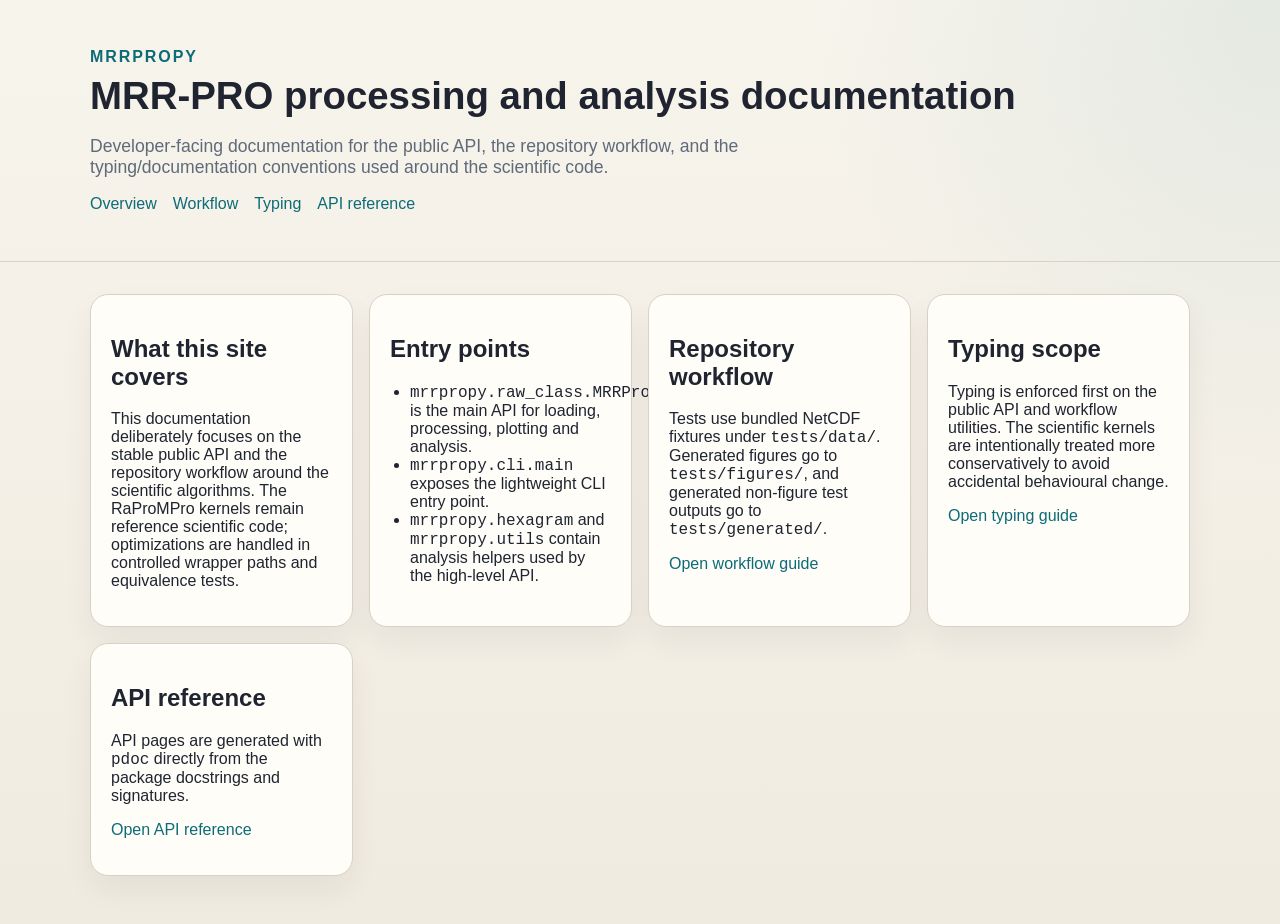
==== docs/index.html @ 9dbbcdda "Huge improvement. Efficiency, organization, documentation, etc" ====
<!DOCTYPE html>
<html lang="en">
<head>
  <meta charset="utf-8">
  <meta name="viewport" content="width=device-width, initial-scale=1">
  <title>mrrpropy documentation</title>
  <link rel="stylesheet" href="assets/site.css">
</head>
<body>
  <header class="site-header">
    <div class="wrap">
      <p class="eyebrow">mrrpropy</p>
      <h1>MRR-PRO processing and analysis documentation</h1>
      <p class="lead">
        Developer-facing documentation for the public API, the repository workflow,
        and the typing/documentation conventions used around the scientific code.
      </p>
      <nav class="nav">
        <a href="index.html">Overview</a>
        <a href="workflow.html">Workflow</a>
        <a href="typing.html">Typing</a>
        <a href="api/mrrpropy.html">API reference</a>
      </nav>
    </div>
  </header>

  <main class="wrap grid">
    <section class="card">
      <h2>What this site covers</h2>
      <p>
        This documentation deliberately focuses on the stable public API and the
        repository workflow around the scientific algorithms. The RaProMPro kernels
        remain reference scientific code; optimizations are handled in controlled
        wrapper paths and equivalence tests.
      </p>
    </section>

    <section class="card">
      <h2>Entry points</h2>
      <ul>
        <li><code>mrrpropy.raw_class.MRRProData</code> is the main API for loading, processing, plotting and analysis.</li>
        <li><code>mrrpropy.cli.main</code> exposes the lightweight CLI entry point.</li>
        <li><code>mrrpropy.hexagram</code> and <code>mrrpropy.utils</code> contain analysis helpers used by the high-level API.</li>
      </ul>
    </section>

    <section class="card">
      <h2>Repository workflow</h2>
      <p>
        Tests use bundled NetCDF fixtures under <code>tests/data/</code>. Generated
        figures go to <code>tests/figures/</code>, and generated non-figure test
        outputs go to <code>tests/generated/</code>.
      </p>
      <p><a href="workflow.html">Open workflow guide</a></p>
    </section>

    <section class="card">
      <h2>Typing scope</h2>
      <p>
        Typing is enforced first on the public API and workflow utilities. The
        scientific kernels are intentionally treated more conservatively to avoid
        accidental behavioural change.
      </p>
      <p><a href="typing.html">Open typing guide</a></p>
    </section>

    <section class="card">
      <h2>API reference</h2>
      <p>
        API pages are generated with <code>pdoc</code> directly from the package
        docstrings and signatures.
      </p>
      <p><a href="api/mrrpropy.html">Open API reference</a></p>
    </section>
  </main>
</body>
</html>
---- docs/assets/site.css ----
:root {
  --bg: #f5f2e9;
  --surface: #fffdf8;
  --ink: #1f2430;
  --muted: #5f6a7a;
  --accent: #0d6b78;
  --border: #d9d1c2;
}

* {
  box-sizing: border-box;
}

body {
  margin: 0;
  font-family: "Segoe UI", "Helvetica Neue", sans-serif;
  color: var(--ink);
  background:
    radial-gradient(circle at top right, rgba(13, 107, 120, 0.08), transparent 30%),
    linear-gradient(180deg, #f7f4ec 0%, #f0ebe0 100%);
}

.wrap {
  width: min(1100px, calc(100% - 2rem));
  margin: 0 auto;
}

.site-header {
  padding: 3rem 0 2rem;
  border-bottom: 1px solid var(--border);
}

.site-header.compact {
  padding: 1.5rem 0 1rem;
}

.eyebrow {
  margin: 0 0 0.5rem;
  text-transform: uppercase;
  letter-spacing: 0.12em;
  color: var(--accent);
  font-weight: 700;
}

h1, h2, h3 {
  line-height: 1.15;
}

h1 {
  margin: 0 0 1rem;
  font-size: clamp(2rem, 3vw, 3.4rem);
}

.lead {
  max-width: 50rem;
  color: var(--muted);
  font-size: 1.1rem;
}

.nav {
  display: flex;
  flex-wrap: wrap;
  gap: 1rem;
  margin-bottom: 1rem;
}

.nav a,
a {
  color: var(--accent);
  text-decoration: none;
}

.nav a:hover,
a:hover {
  text-decoration: underline;
}

.grid {
  display: grid;
  grid-template-columns: repeat(auto-fit, minmax(260px, 1fr));
  gap: 1rem;
  padding: 2rem 0 3rem;
}

.card,
.prose {
  background: var(--surface);
  border: 1px solid var(--border);
  border-radius: 18px;
  box-shadow: 0 14px 30px rgba(31, 36, 48, 0.06);
}

.card {
  padding: 1.25rem;
}

.prose {
  padding: 1.5rem;
  margin: 2rem auto 3rem;
}

code,
pre {
  font-family: "Cascadia Code", "Consolas", monospace;
}

pre {
  overflow-x: auto;
  padding: 1rem;
  border-radius: 12px;
  background: #18212a;
  color: #f5f7fa;
}

ul {
  padding-left: 1.25rem;
}
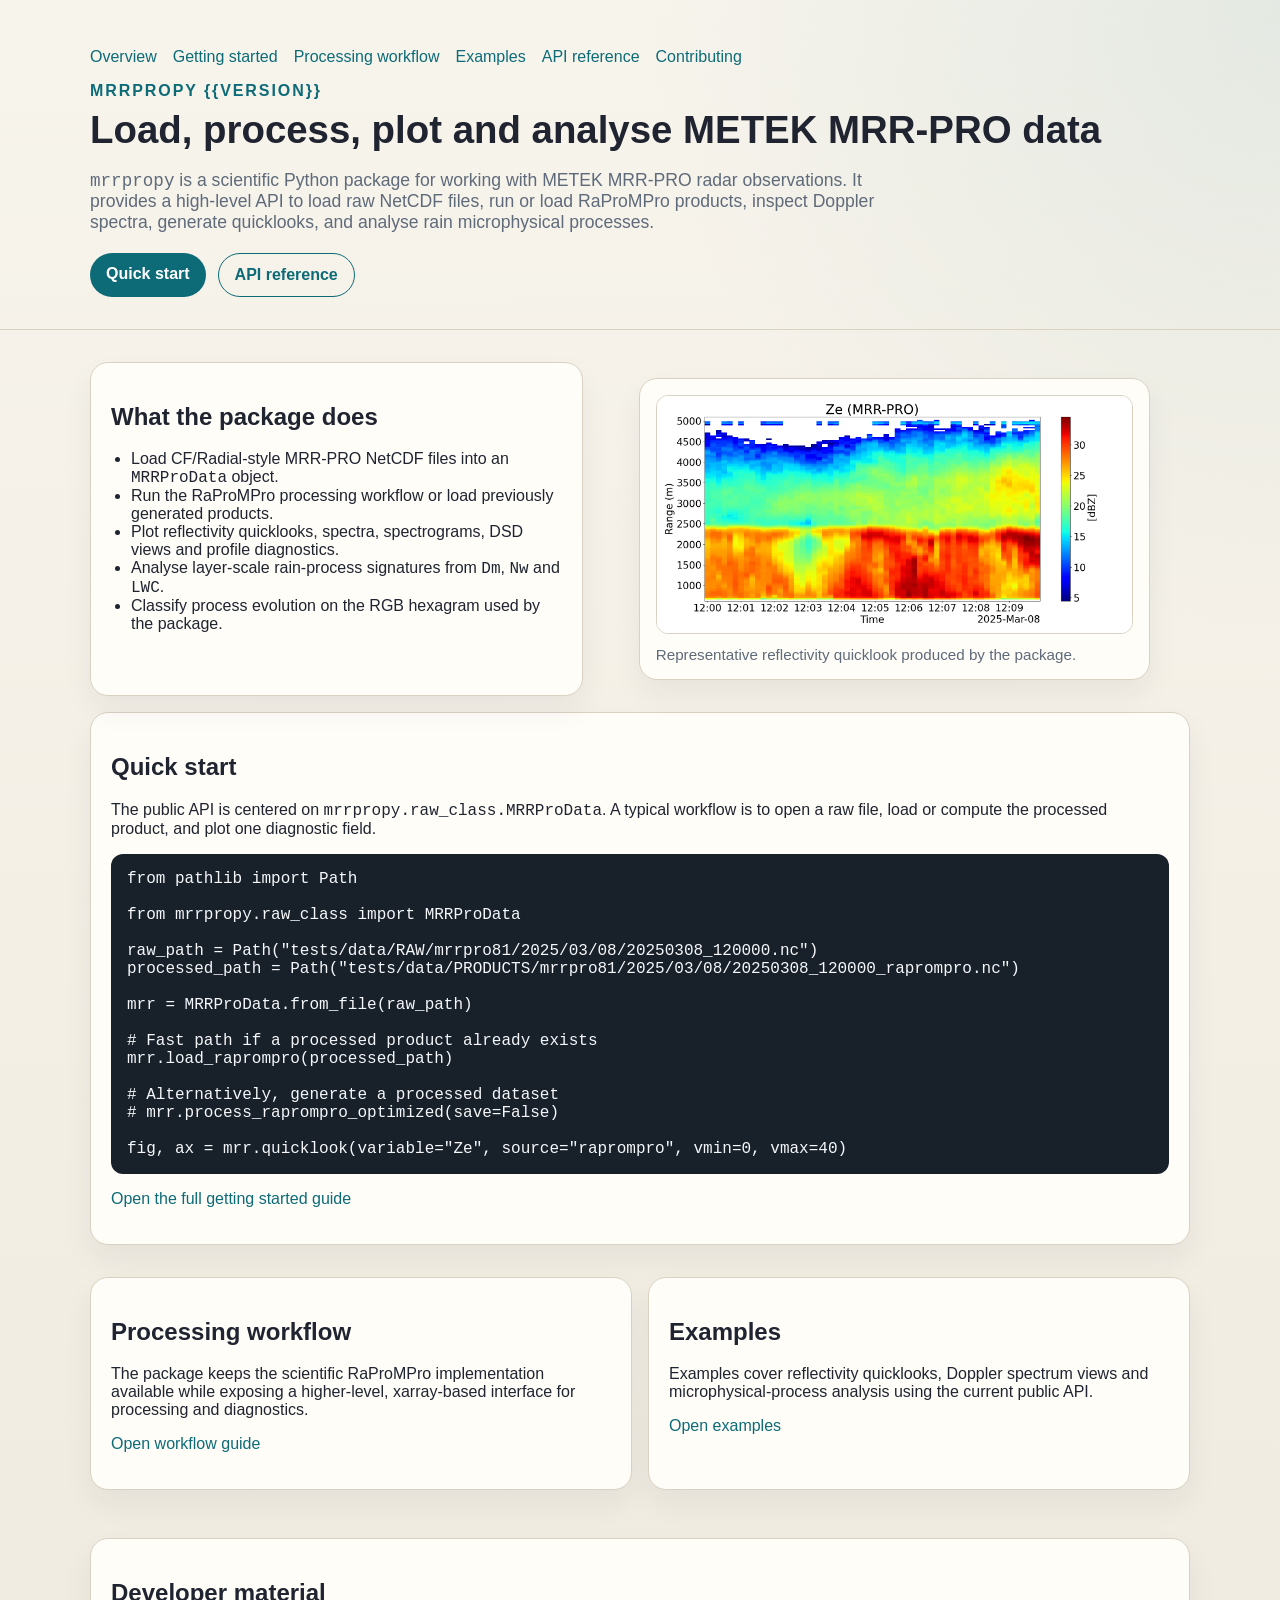
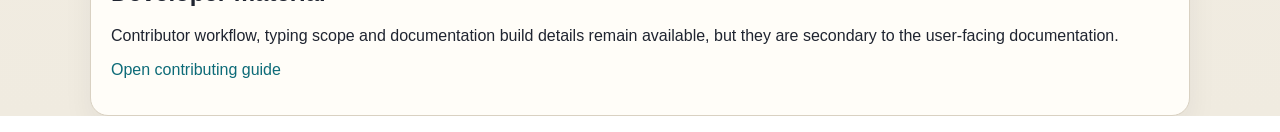
==== commit 74b5d516: "Mejora de la documentación y suweb" ====
--- a/docs/index.html
+++ b/docs/index.html
@@ -3,74 +3,105 @@
 <head>
   <meta charset="utf-8">
   <meta name="viewport" content="width=device-width, initial-scale=1">
-  <title>mrrpropy documentation</title>
+  <title>mrrpropy</title>
   <link rel="stylesheet" href="assets/site.css">
 </head>
 <body>
   <header class="site-header">
     <div class="wrap">
-      <p class="eyebrow">mrrpropy</p>
-      <h1>MRR-PRO processing and analysis documentation</h1>
-      <p class="lead">
-        Developer-facing documentation for the public API, the repository workflow,
-        and the typing/documentation conventions used around the scientific code.
-      </p>
       <nav class="nav">
         <a href="index.html">Overview</a>
-        <a href="workflow.html">Workflow</a>
-        <a href="typing.html">Typing</a>
+        <a href="getting-started.html">Getting started</a>
+        <a href="processing-workflow.html">Processing workflow</a>
+        <a href="examples.html">Examples</a>
         <a href="api/mrrpropy.html">API reference</a>
+        <a href="contributing.html">Contributing</a>
       </nav>
+      <p class="eyebrow">mrrpropy {{VERSION}}</p>
+      <h1>Load, process, plot and analyse METEK MRR-PRO data</h1>
+      <p class="lead">
+        <code>mrrpropy</code> is a scientific Python package for working with
+        METEK MRR-PRO radar observations. It provides a high-level API to load raw
+        NetCDF files, run or load RaProMPro products, inspect Doppler spectra,
+        generate quicklooks, and analyse rain microphysical processes.
+      </p>
+      <div class="cta-row">
+        <a class="button" href="getting-started.html">Quick start</a>
+        <a class="button secondary" href="api/mrrpropy.html">API reference</a>
+      </div>
     </div>
   </header>
 
-  <main class="wrap grid">
-    <section class="card">
-      <h2>What this site covers</h2>
-      <p>
-        This documentation deliberately focuses on the stable public API and the
-        repository workflow around the scientific algorithms. The RaProMPro kernels
-        remain reference scientific code; optimizations are handled in controlled
-        wrapper paths and equivalence tests.
-      </p>
+  <main class="wrap">
+    <section class="hero-grid">
+      <div class="card">
+        <h2>What the package does</h2>
+        <ul>
+          <li>Load CF/Radial-style MRR-PRO NetCDF files into an <code>MRRProData</code> object.</li>
+          <li>Run the RaProMPro processing workflow or load previously generated products.</li>
+          <li>Plot reflectivity quicklooks, spectra, spectrograms, DSD views and profile diagnostics.</li>
+          <li>Analyse layer-scale rain-process signatures from <code>Dm</code>, <code>Nw</code> and <code>LWC</code>.</li>
+          <li>Classify process evolution on the RGB hexagram used by the package.</li>
+        </ul>
+      </div>
+      <figure class="figure-card">
+        <img src="assets/hero_quicklook_ze.png" alt="Quicklook of Ze generated from mrrpropy">
+        <figcaption>Representative reflectivity quicklook produced by the package.</figcaption>
+      </figure>
     </section>
 
     <section class="card">
-      <h2>Entry points</h2>
-      <ul>
-        <li><code>mrrpropy.raw_class.MRRProData</code> is the main API for loading, processing, plotting and analysis.</li>
-        <li><code>mrrpropy.cli.main</code> exposes the lightweight CLI entry point.</li>
-        <li><code>mrrpropy.hexagram</code> and <code>mrrpropy.utils</code> contain analysis helpers used by the high-level API.</li>
-      </ul>
+      <h2>Quick start</h2>
+      <p>
+        The public API is centered on <code>mrrpropy.raw_class.MRRProData</code>.
+        A typical workflow is to open a raw file, load or compute the processed
+        product, and plot one diagnostic field.
+      </p>
+      <pre><code>from pathlib import Path
+
+from mrrpropy.raw_class import MRRProData
+
+raw_path = Path("tests/data/RAW/mrrpro81/2025/03/08/20250308_120000.nc")
+processed_path = Path("tests/data/PRODUCTS/mrrpro81/2025/03/08/20250308_120000_raprompro.nc")
+
+mrr = MRRProData.from_file(raw_path)
+
+# Fast path if a processed product already exists
+mrr.load_raprompro(processed_path)
+
+# Alternatively, generate a processed dataset
+# mrr.process_raprompro_optimized(save=False)
+
+fig, ax = mrr.quicklook(variable="Ze", source="raprompro", vmin=0, vmax=40)</code></pre>
+      <p><a href="getting-started.html">Open the full getting started guide</a></p>
+    </section>
+
+    <section class="grid two-up">
+      <section class="card">
+        <h2>Processing workflow</h2>
+        <p>
+          The package keeps the scientific RaProMPro implementation available while
+          exposing a higher-level, xarray-based interface for processing and diagnostics.
+        </p>
+        <p><a href="processing-workflow.html">Open workflow guide</a></p>
+      </section>
+      <section class="card">
+        <h2>Examples</h2>
+        <p>
+          Examples cover reflectivity quicklooks, Doppler spectrum views and
+          microphysical-process analysis using the current public API.
+        </p>
+        <p><a href="examples.html">Open examples</a></p>
+      </section>
     </section>
 
     <section class="card">
-      <h2>Repository workflow</h2>
+      <h2>Developer material</h2>
       <p>
-        Tests use bundled NetCDF fixtures under <code>tests/data/</code>. Generated
-        figures go to <code>tests/figures/</code>, and generated non-figure test
-        outputs go to <code>tests/generated/</code>.
+        Contributor workflow, typing scope and documentation build details remain
+        available, but they are secondary to the user-facing documentation.
       </p>
-      <p><a href="workflow.html">Open workflow guide</a></p>
-    </section>
-
-    <section class="card">
-      <h2>Typing scope</h2>
-      <p>
-        Typing is enforced first on the public API and workflow utilities. The
-        scientific kernels are intentionally treated more conservatively to avoid
-        accidental behavioural change.
-      </p>
-      <p><a href="typing.html">Open typing guide</a></p>
-    </section>
-
-    <section class="card">
-      <h2>API reference</h2>
-      <p>
-        API pages are generated with <code>pdoc</code> directly from the package
-        docstrings and signatures.
-      </p>
-      <p><a href="api/mrrpropy.html">Open API reference</a></p>
+      <p><a href="contributing.html">Open contributing guide</a></p>
     </section>
   </main>
 </body>
--- a/docs/assets/site.css
+++ b/docs/assets/site.css
@@ -57,6 +57,29 @@
   font-size: 1.1rem;
 }
 
+.cta-row {
+  display: flex;
+  flex-wrap: wrap;
+  gap: 0.75rem;
+  margin-top: 1.25rem;
+}
+
+.button {
+  display: inline-block;
+  padding: 0.75rem 1rem;
+  border-radius: 999px;
+  background: var(--accent);
+  color: white;
+  text-decoration: none;
+  font-weight: 600;
+}
+
+.button.secondary {
+  background: transparent;
+  color: var(--accent);
+  border: 1px solid var(--accent);
+}
+
 .nav {
   display: flex;
   flex-wrap: wrap;
@@ -82,8 +105,20 @@
   padding: 2rem 0 3rem;
 }
 
+.two-up {
+  grid-template-columns: repeat(auto-fit, minmax(320px, 1fr));
+}
+
+.hero-grid {
+  display: grid;
+  grid-template-columns: minmax(280px, 1fr) minmax(320px, 1.2fr);
+  gap: 1rem;
+  padding: 2rem 0 1rem;
+}
+
 .card,
-.prose {
+.prose,
+.figure-card {
   background: var(--surface);
   border: 1px solid var(--border);
   border-radius: 18px;
@@ -92,6 +127,24 @@
 
 .card {
   padding: 1.25rem;
+}
+
+.figure-card {
+  padding: 1rem;
+}
+
+.figure-card img {
+  display: block;
+  width: 100%;
+  height: auto;
+  border-radius: 12px;
+  border: 1px solid var(--border);
+}
+
+.figure-card figcaption {
+  margin-top: 0.75rem;
+  color: var(--muted);
+  font-size: 0.95rem;
 }
 
 .prose {
@@ -115,3 +168,13 @@
 ul {
   padding-left: 1.25rem;
 }
+
+ol {
+  padding-left: 1.25rem;
+}
+
+@media (max-width: 850px) {
+  .hero-grid {
+    grid-template-columns: 1fr;
+  }
+}
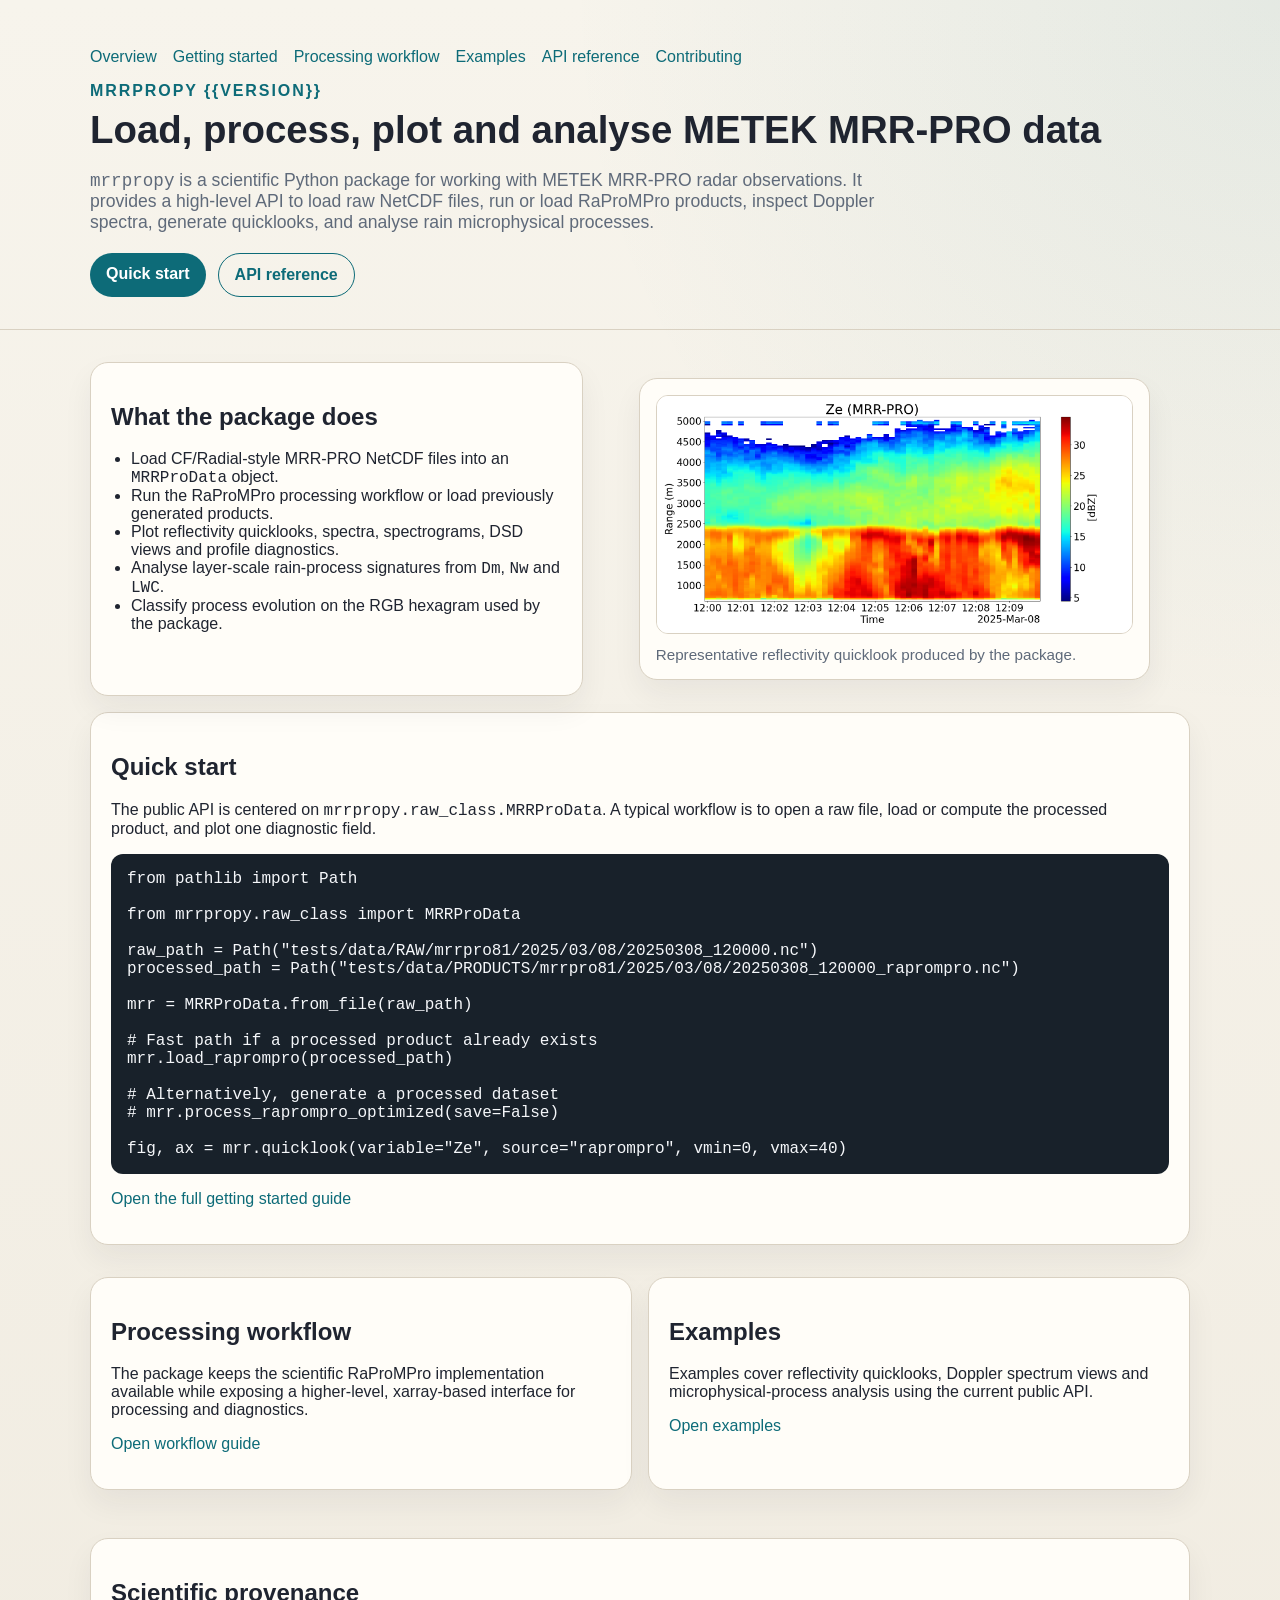
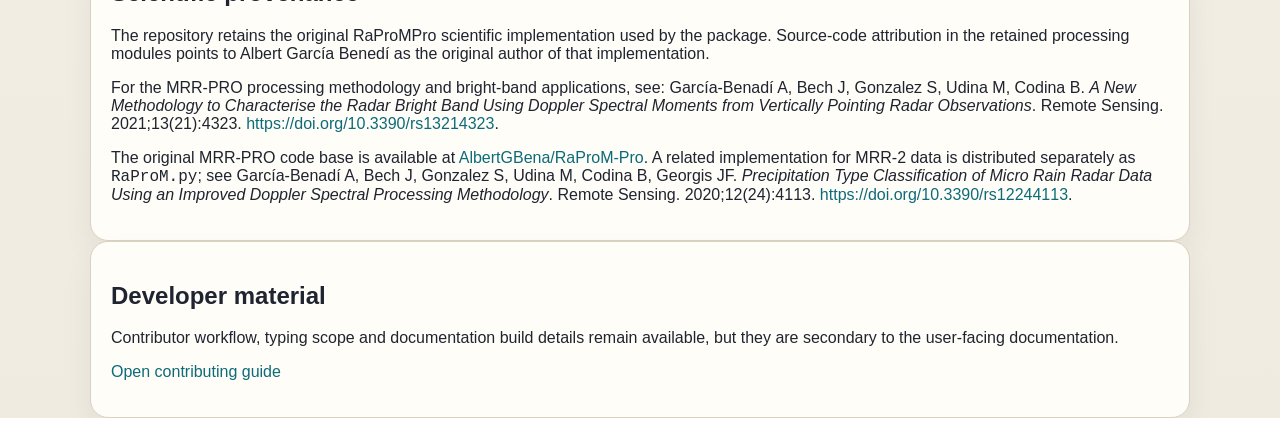
==== commit ca73a174: "Reference to García-Benedí included." ====
--- a/docs/index.html
+++ b/docs/index.html
@@ -96,6 +96,33 @@
     </section>
 
     <section class="card">
+      <h2>Scientific provenance</h2>
+      <p>
+        The repository retains the original RaProMPro scientific implementation used
+        by the package. Source-code attribution in the retained processing modules
+        points to Albert García Benedí as the original author of that implementation.
+      </p>
+      <p>
+        For the MRR-PRO processing methodology and bright-band applications, see:
+        García-Benadí A, Bech J, Gonzalez S, Udina M, Codina B. <em>A New
+        Methodology to Characterise the Radar Bright Band Using Doppler Spectral
+        Moments from Vertically Pointing Radar Observations</em>. Remote Sensing.
+        2021;13(21):4323.
+        <a href="https://doi.org/10.3390/rs13214323">https://doi.org/10.3390/rs13214323</a>.
+      </p>
+      <p>
+        The original MRR-PRO code base is available at
+        <a href="https://github.com/AlbertGBena/RaProM-Pro">AlbertGBena/RaProM-Pro</a>.
+        A related implementation for MRR-2 data is distributed separately as
+        <code>RaProM.py</code>; see García-Benadí A, Bech J, Gonzalez S, Udina M,
+        Codina B, Georgis JF. <em>Precipitation Type Classification of Micro Rain
+        Radar Data Using an Improved Doppler Spectral Processing Methodology</em>.
+        Remote Sensing. 2020;12(24):4113.
+        <a href="https://doi.org/10.3390/rs12244113">https://doi.org/10.3390/rs12244113</a>.
+      </p>
+    </section>
+
+    <section class="card">
       <h2>Developer material</h2>
       <p>
         Contributor workflow, typing scope and documentation build details remain
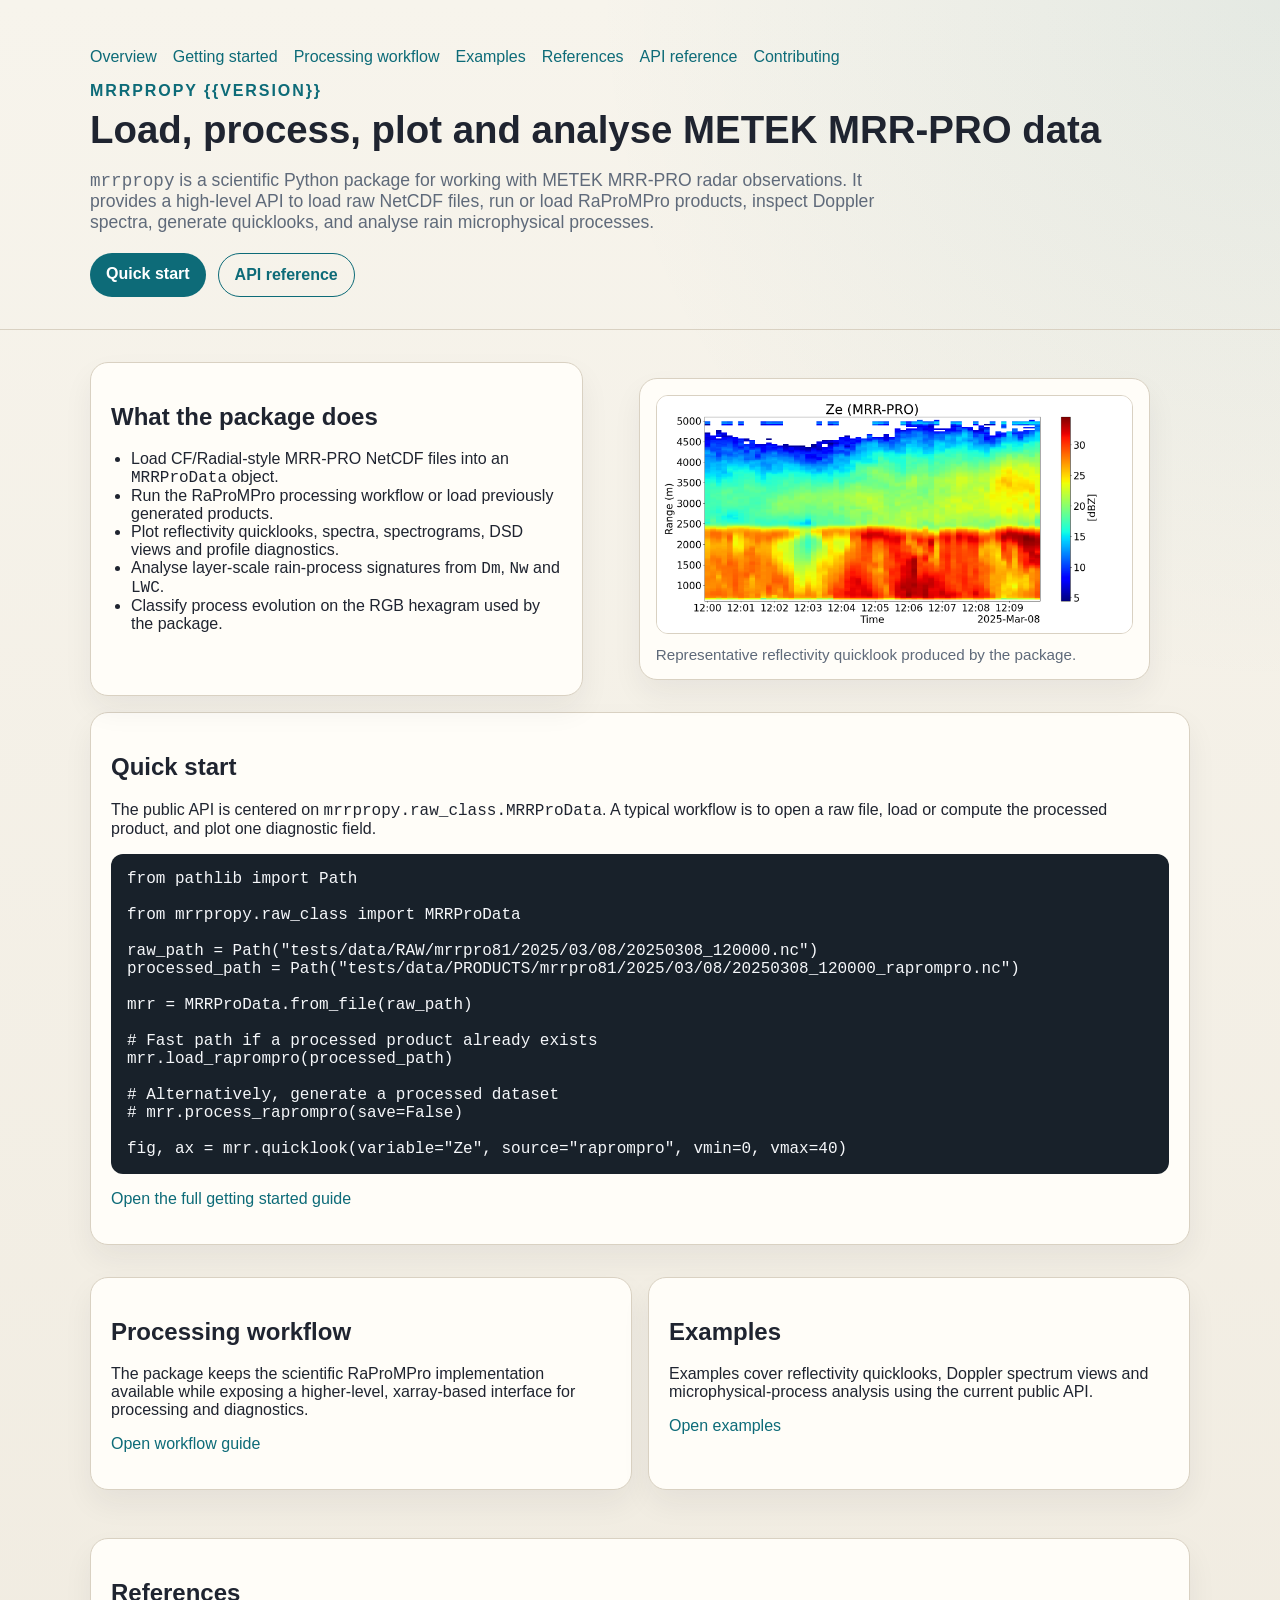
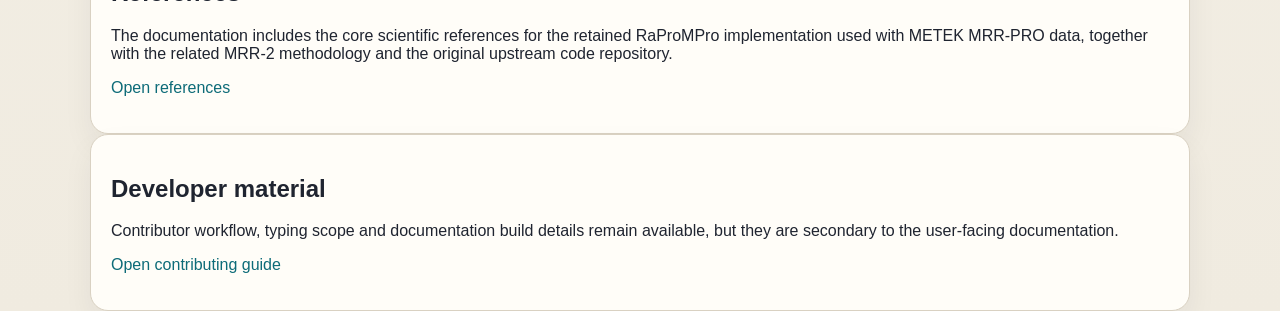
==== commit 10111eac: "Óptimized version as default. Original code remains in branch 'legacy-raprompro-reference'" ====
--- a/docs/index.html
+++ b/docs/index.html
@@ -14,6 +14,7 @@
         <a href="getting-started.html">Getting started</a>
         <a href="processing-workflow.html">Processing workflow</a>
         <a href="examples.html">Examples</a>
+        <a href="references.html">References</a>
         <a href="api/mrrpropy.html">API reference</a>
         <a href="contributing.html">Contributing</a>
       </nav>
@@ -70,7 +71,7 @@
 mrr.load_raprompro(processed_path)
 
 # Alternatively, generate a processed dataset
-# mrr.process_raprompro_optimized(save=False)
+# mrr.process_raprompro(save=False)
 
 fig, ax = mrr.quicklook(variable="Ze", source="raprompro", vmin=0, vmax=40)</code></pre>
       <p><a href="getting-started.html">Open the full getting started guide</a></p>
@@ -96,30 +97,13 @@
     </section>
 
     <section class="card">
-      <h2>Scientific provenance</h2>
+      <h2>References</h2>
       <p>
-        The repository retains the original RaProMPro scientific implementation used
-        by the package. Source-code attribution in the retained processing modules
-        points to Albert García Benedí as the original author of that implementation.
+        The documentation includes the core scientific references for the retained
+        RaProMPro implementation used with METEK MRR-PRO data, together with the
+        related MRR-2 methodology and the original upstream code repository.
       </p>
-      <p>
-        For the MRR-PRO processing methodology and bright-band applications, see:
-        García-Benadí A, Bech J, Gonzalez S, Udina M, Codina B. <em>A New
-        Methodology to Characterise the Radar Bright Band Using Doppler Spectral
-        Moments from Vertically Pointing Radar Observations</em>. Remote Sensing.
-        2021;13(21):4323.
-        <a href="https://doi.org/10.3390/rs13214323">https://doi.org/10.3390/rs13214323</a>.
-      </p>
-      <p>
-        The original MRR-PRO code base is available at
-        <a href="https://github.com/AlbertGBena/RaProM-Pro">AlbertGBena/RaProM-Pro</a>.
-        A related implementation for MRR-2 data is distributed separately as
-        <code>RaProM.py</code>; see García-Benadí A, Bech J, Gonzalez S, Udina M,
-        Codina B, Georgis JF. <em>Precipitation Type Classification of Micro Rain
-        Radar Data Using an Improved Doppler Spectral Processing Methodology</em>.
-        Remote Sensing. 2020;12(24):4113.
-        <a href="https://doi.org/10.3390/rs12244113">https://doi.org/10.3390/rs12244113</a>.
-      </p>
+      <p><a href="references.html">Open references</a></p>
     </section>
 
     <section class="card">
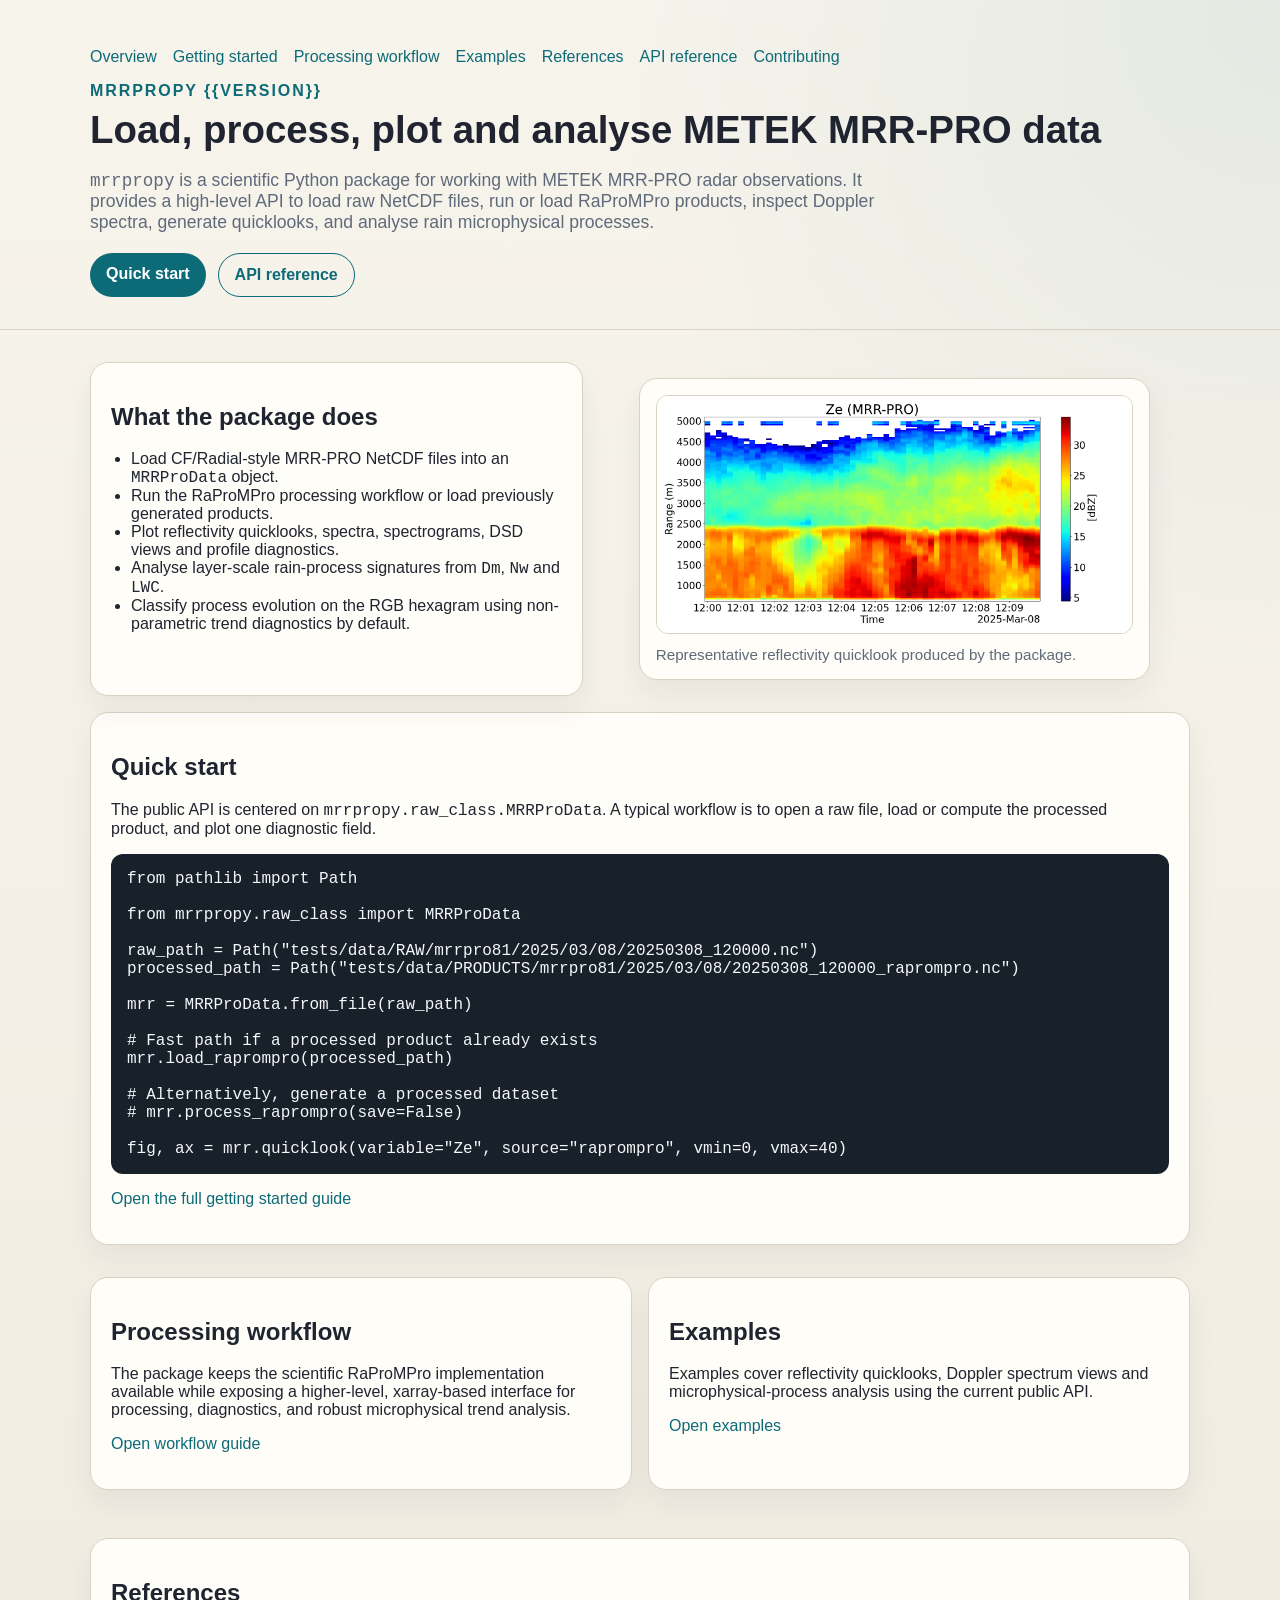
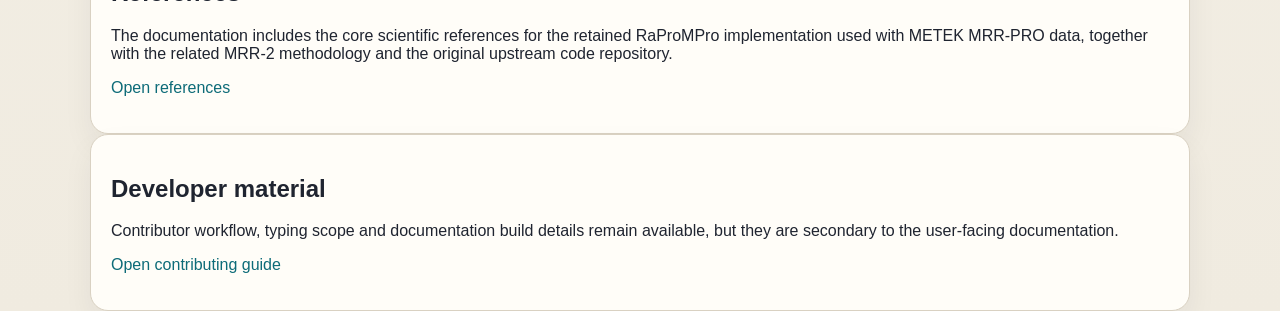
==== commit 06dcc502: "docs: refresh public docs and release workflow" ====
--- a/docs/index.html
+++ b/docs/index.html
@@ -41,8 +41,8 @@
           <li>Load CF/Radial-style MRR-PRO NetCDF files into an <code>MRRProData</code> object.</li>
           <li>Run the RaProMPro processing workflow or load previously generated products.</li>
           <li>Plot reflectivity quicklooks, spectra, spectrograms, DSD views and profile diagnostics.</li>
-          <li>Analyse layer-scale rain-process signatures from <code>Dm</code>, <code>Nw</code> and <code>LWC</code>.</li>
-          <li>Classify process evolution on the RGB hexagram used by the package.</li>
+        <li>Analyse layer-scale rain-process signatures from <code>Dm</code>, <code>Nw</code> and <code>LWC</code>.</li>
+        <li>Classify process evolution on the RGB hexagram using non-parametric trend diagnostics by default.</li>
         </ul>
       </div>
       <figure class="figure-card">
@@ -82,7 +82,8 @@
         <h2>Processing workflow</h2>
         <p>
           The package keeps the scientific RaProMPro implementation available while
-          exposing a higher-level, xarray-based interface for processing and diagnostics.
+          exposing a higher-level, xarray-based interface for processing, diagnostics,
+          and robust microphysical trend analysis.
         </p>
         <p><a href="processing-workflow.html">Open workflow guide</a></p>
       </section>
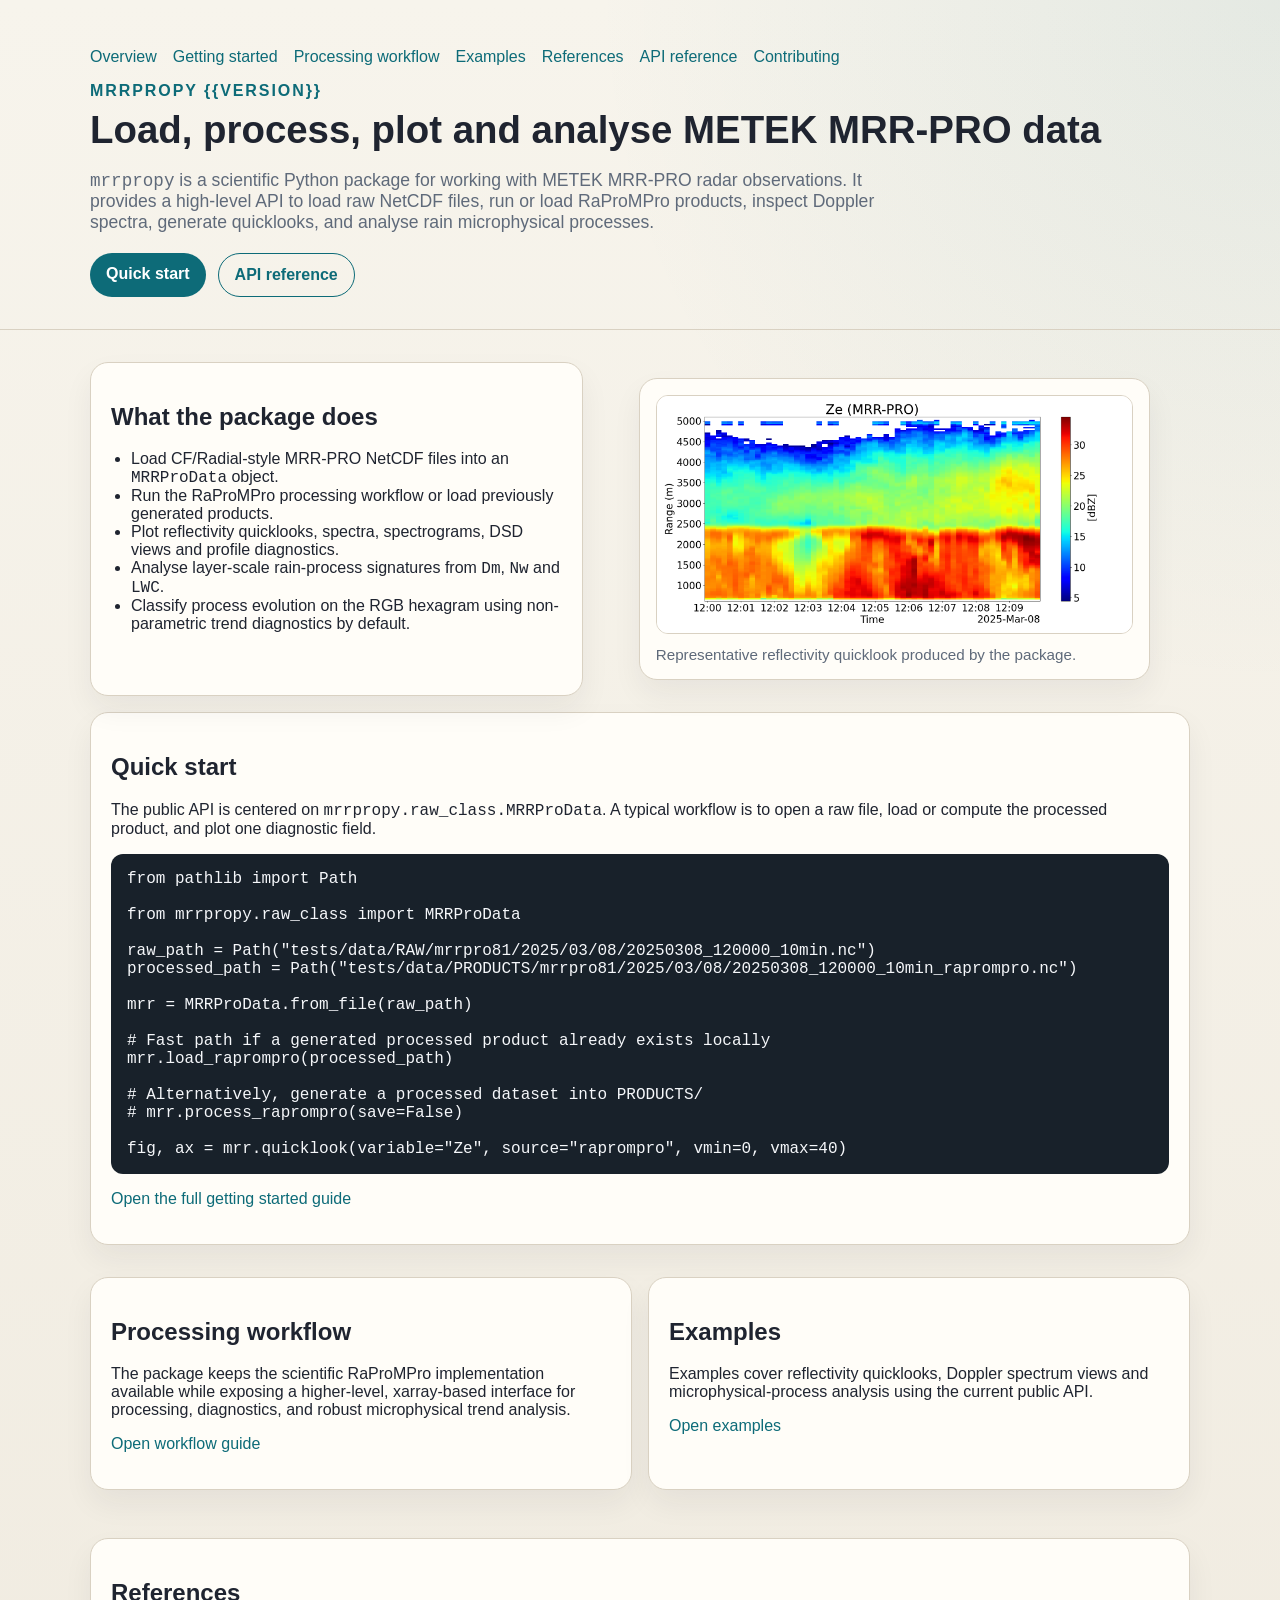
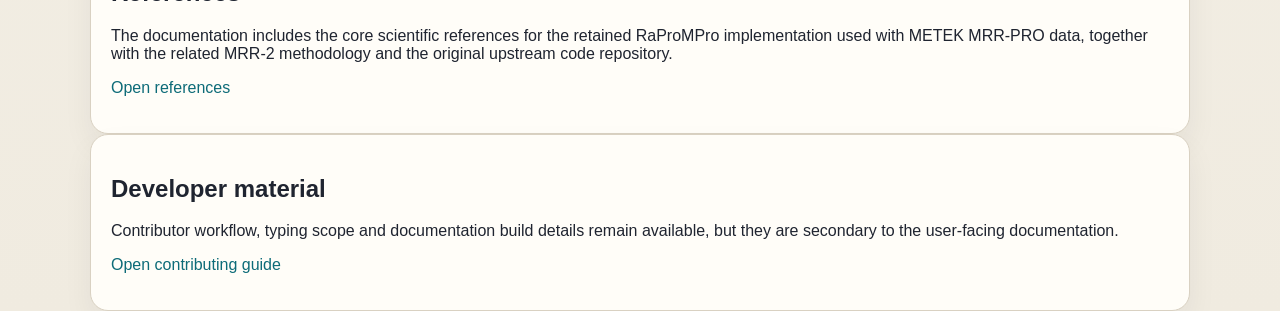
==== commit b02fd7fd: "test: minimize fixtures and generate products on demand" ====
--- a/docs/index.html
+++ b/docs/index.html
@@ -62,15 +62,15 @@
 
 from mrrpropy.raw_class import MRRProData
 
-raw_path = Path("tests/data/RAW/mrrpro81/2025/03/08/20250308_120000.nc")
-processed_path = Path("tests/data/PRODUCTS/mrrpro81/2025/03/08/20250308_120000_raprompro.nc")
+raw_path = Path("tests/data/RAW/mrrpro81/2025/03/08/20250308_120000_10min.nc")
+processed_path = Path("tests/data/PRODUCTS/mrrpro81/2025/03/08/20250308_120000_10min_raprompro.nc")
 
 mrr = MRRProData.from_file(raw_path)
 
-# Fast path if a processed product already exists
+# Fast path if a generated processed product already exists locally
 mrr.load_raprompro(processed_path)
 
-# Alternatively, generate a processed dataset
+# Alternatively, generate a processed dataset into PRODUCTS/
 # mrr.process_raprompro(save=False)
 
 fig, ax = mrr.quicklook(variable="Ze", source="raprompro", vmin=0, vmax=40)</code></pre>
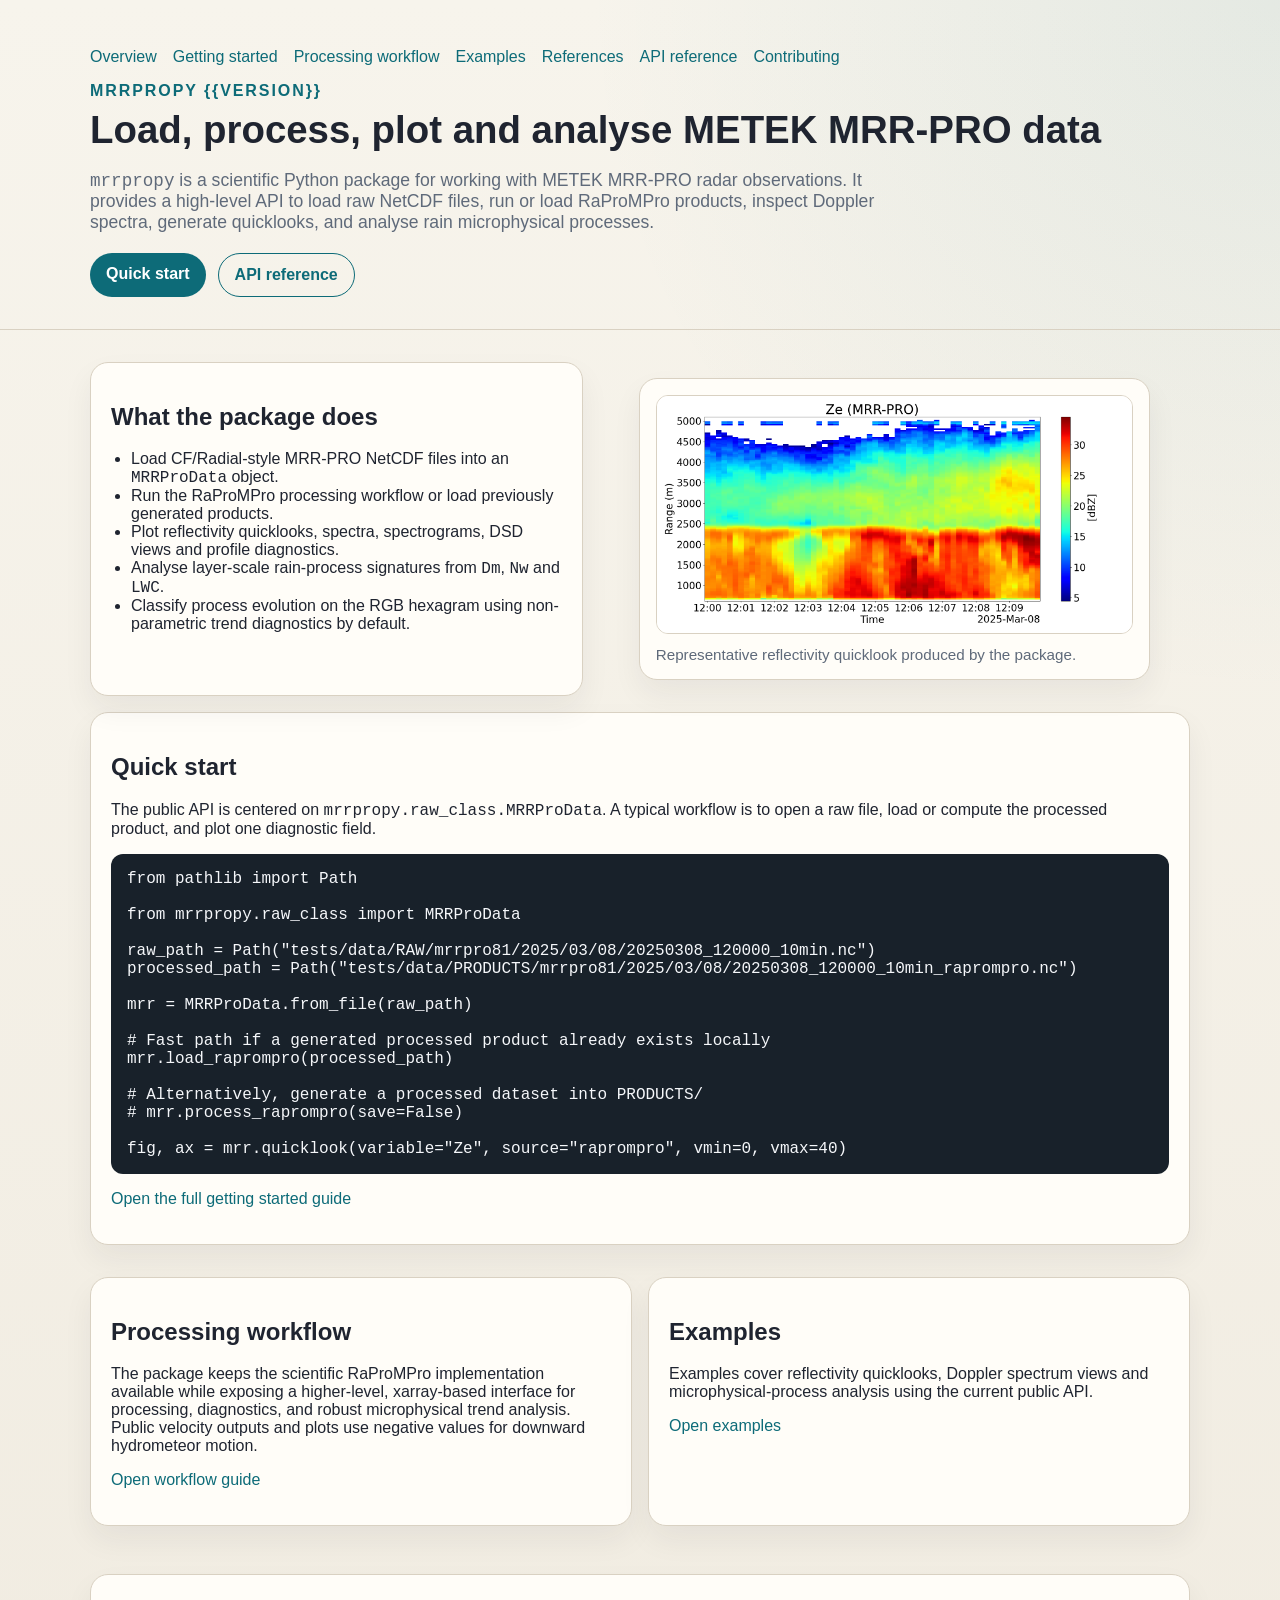
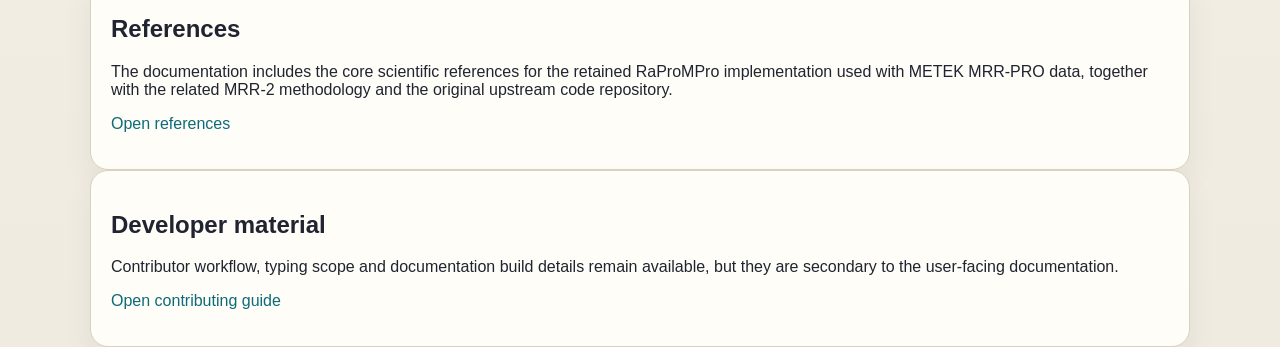
==== commit 1f8f666d: "Expose negative-downward velocity convention" ====
--- a/docs/index.html
+++ b/docs/index.html
@@ -83,7 +83,8 @@
         <p>
           The package keeps the scientific RaProMPro implementation available while
           exposing a higher-level, xarray-based interface for processing, diagnostics,
-          and robust microphysical trend analysis.
+          and robust microphysical trend analysis. Public velocity outputs and plots
+          use negative values for downward hydrometeor motion.
         </p>
         <p><a href="processing-workflow.html">Open workflow guide</a></p>
       </section>
--- a/docs/assets/site.css
+++ b/docs/assets/site.css
@@ -147,6 +147,100 @@
   font-size: 0.95rem;
 }
 
+.plot-tabs > input {
+  position: absolute;
+  opacity: 0;
+  pointer-events: none;
+}
+
+.tab-list {
+  display: flex;
+  flex-wrap: wrap;
+  gap: 0.5rem;
+  margin: 1.5rem 0 1rem;
+  border-bottom: 1px solid var(--border);
+}
+
+.tab-list label {
+  display: inline-flex;
+  align-items: center;
+  min-height: 2.5rem;
+  padding: 0.65rem 0.9rem;
+  border: 1px solid var(--border);
+  border-bottom: 0;
+  border-radius: 10px 10px 0 0;
+  color: var(--accent);
+  background: #f8f5ed;
+  cursor: pointer;
+  font-weight: 700;
+}
+
+.tab-panel {
+  display: none;
+}
+
+#tab-raw:checked ~ .tab-list label[for="tab-raw"],
+#tab-processed:checked ~ .tab-list label[for="tab-processed"],
+#tab-processes:checked ~ .tab-list label[for="tab-processes"],
+#tab-column:checked ~ .tab-list label[for="tab-column"] {
+  color: var(--ink);
+  background: var(--surface);
+}
+
+#tab-raw:checked ~ .raw-panel,
+#tab-processed:checked ~ .processed-panel,
+#tab-processes:checked ~ .processes-panel,
+#tab-column:checked ~ .column-panel {
+  display: block;
+}
+
+.example-grid {
+  display: grid;
+  grid-template-columns: repeat(auto-fit, minmax(320px, 1fr));
+  gap: 1rem;
+  margin-top: 1rem;
+}
+
+.plot-card {
+  display: flex;
+  flex-direction: column;
+  gap: 0.85rem;
+  padding: 1rem;
+  border: 1px solid var(--border);
+  border-radius: 14px;
+  background: var(--surface);
+}
+
+.plot-card h3 {
+  margin: 0;
+  font-size: 1rem;
+}
+
+.plot-card p {
+  margin: 0;
+  color: var(--muted);
+}
+
+.plot-card pre {
+  margin: 0;
+  font-size: 0.82rem;
+  white-space: pre-wrap;
+  overflow-wrap: anywhere;
+}
+
+.plot-card figure {
+  margin: auto 0 0;
+}
+
+.plot-card img {
+  display: block;
+  width: 100%;
+  height: auto;
+  border: 1px solid var(--border);
+  border-radius: 10px;
+  background: white;
+}
+
 .prose {
   padding: 1.5rem;
   margin: 2rem auto 3rem;
